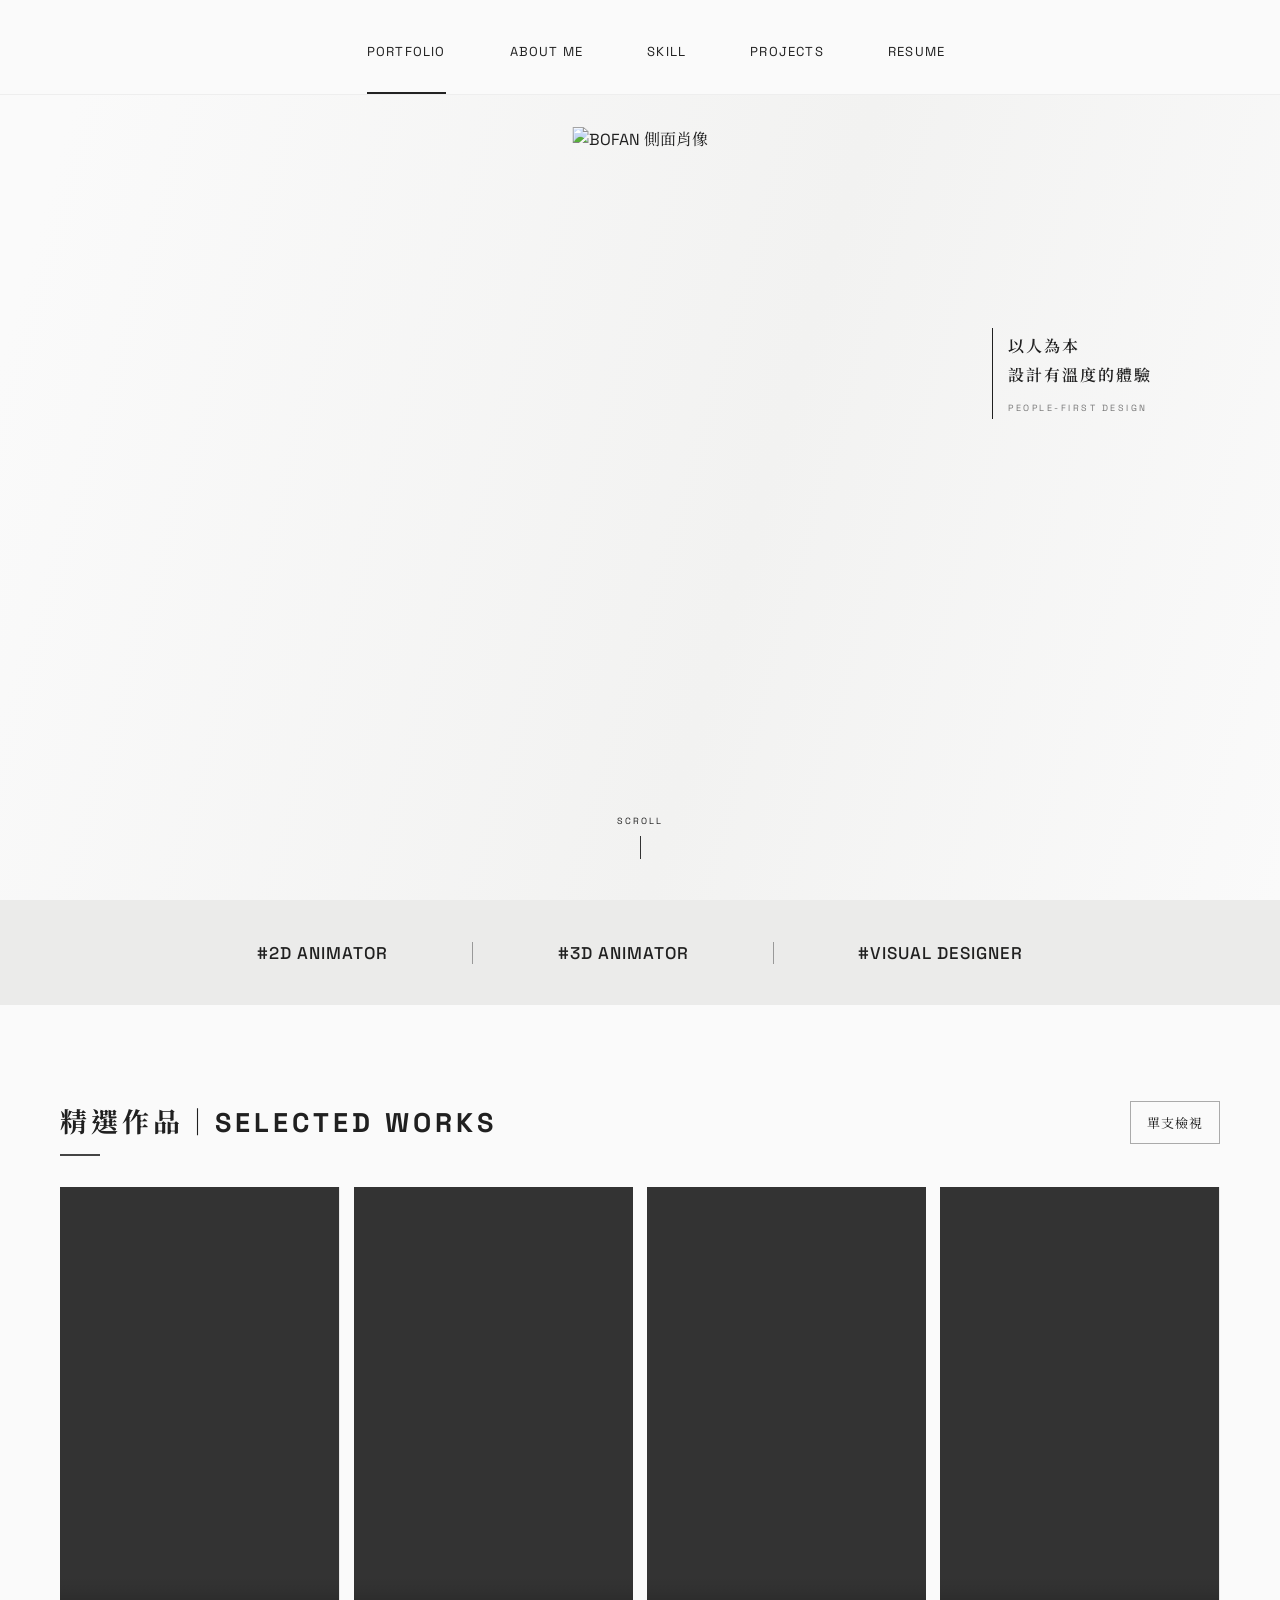
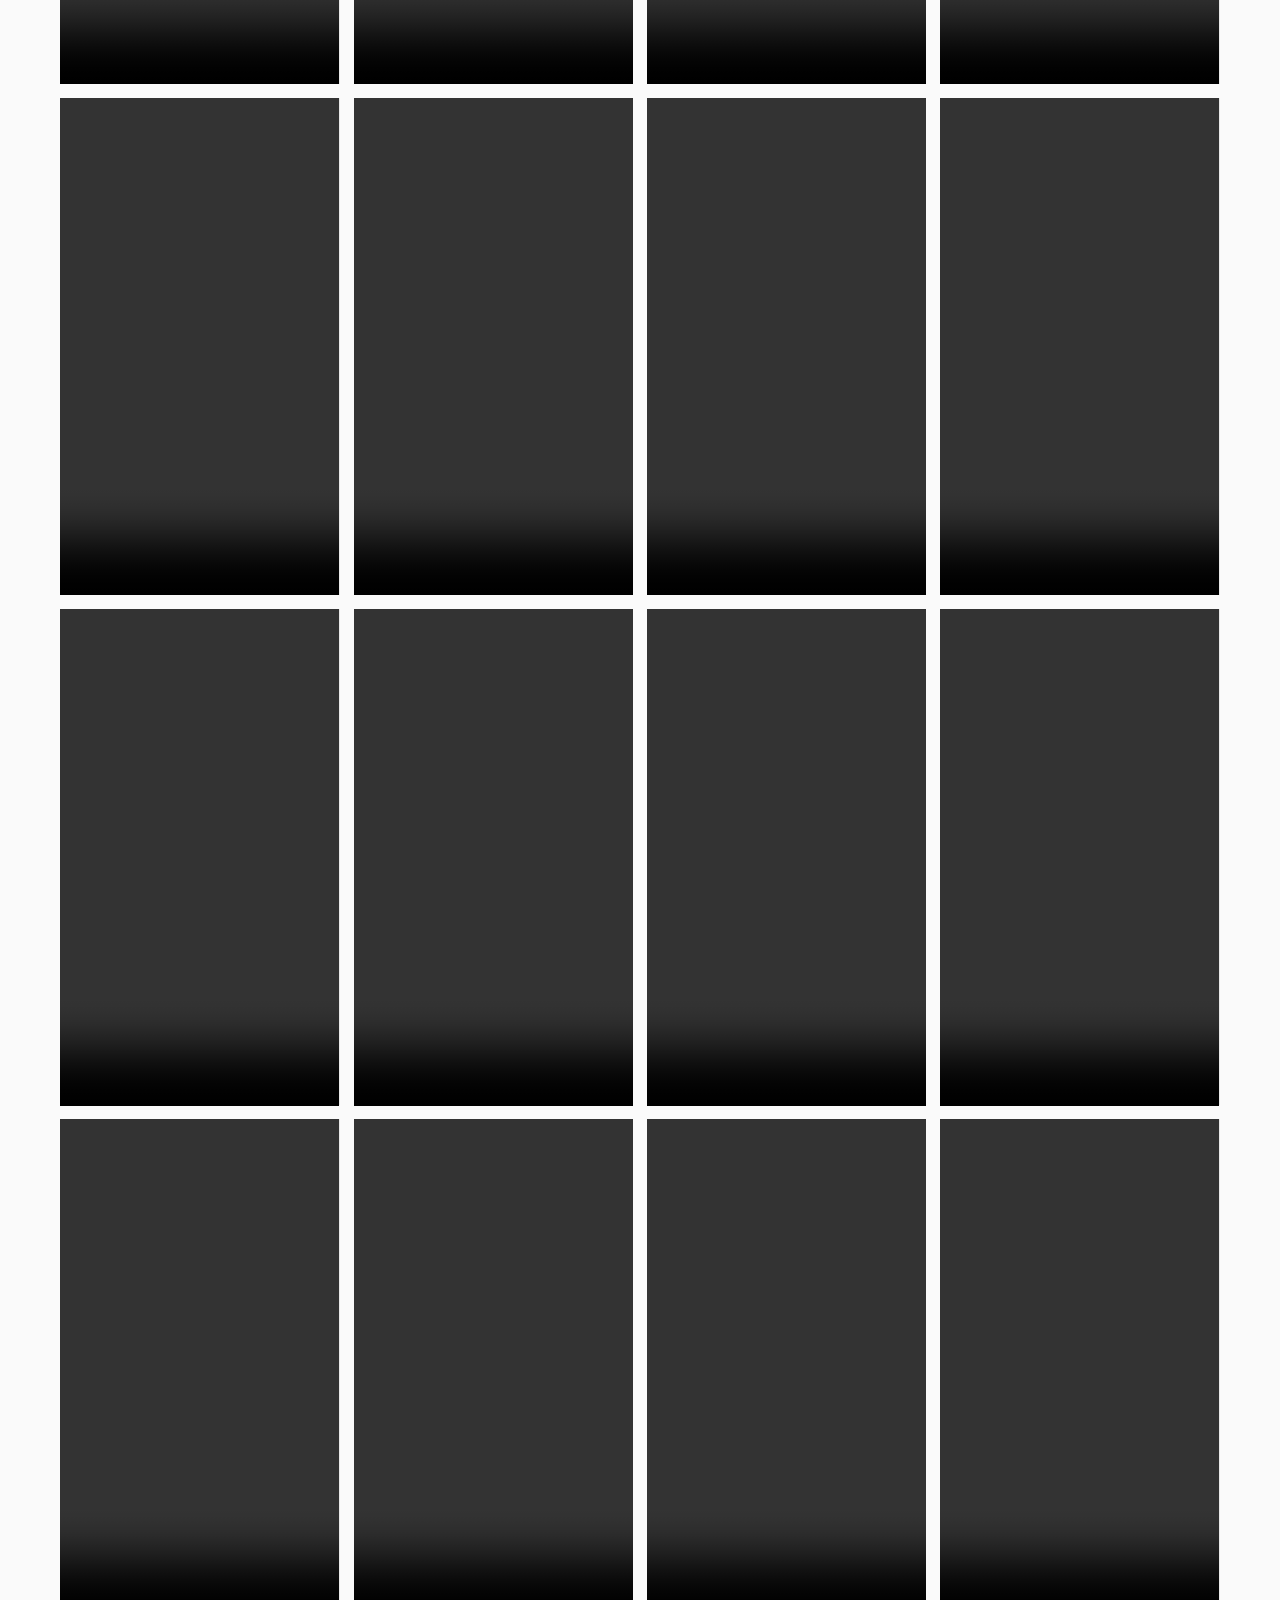
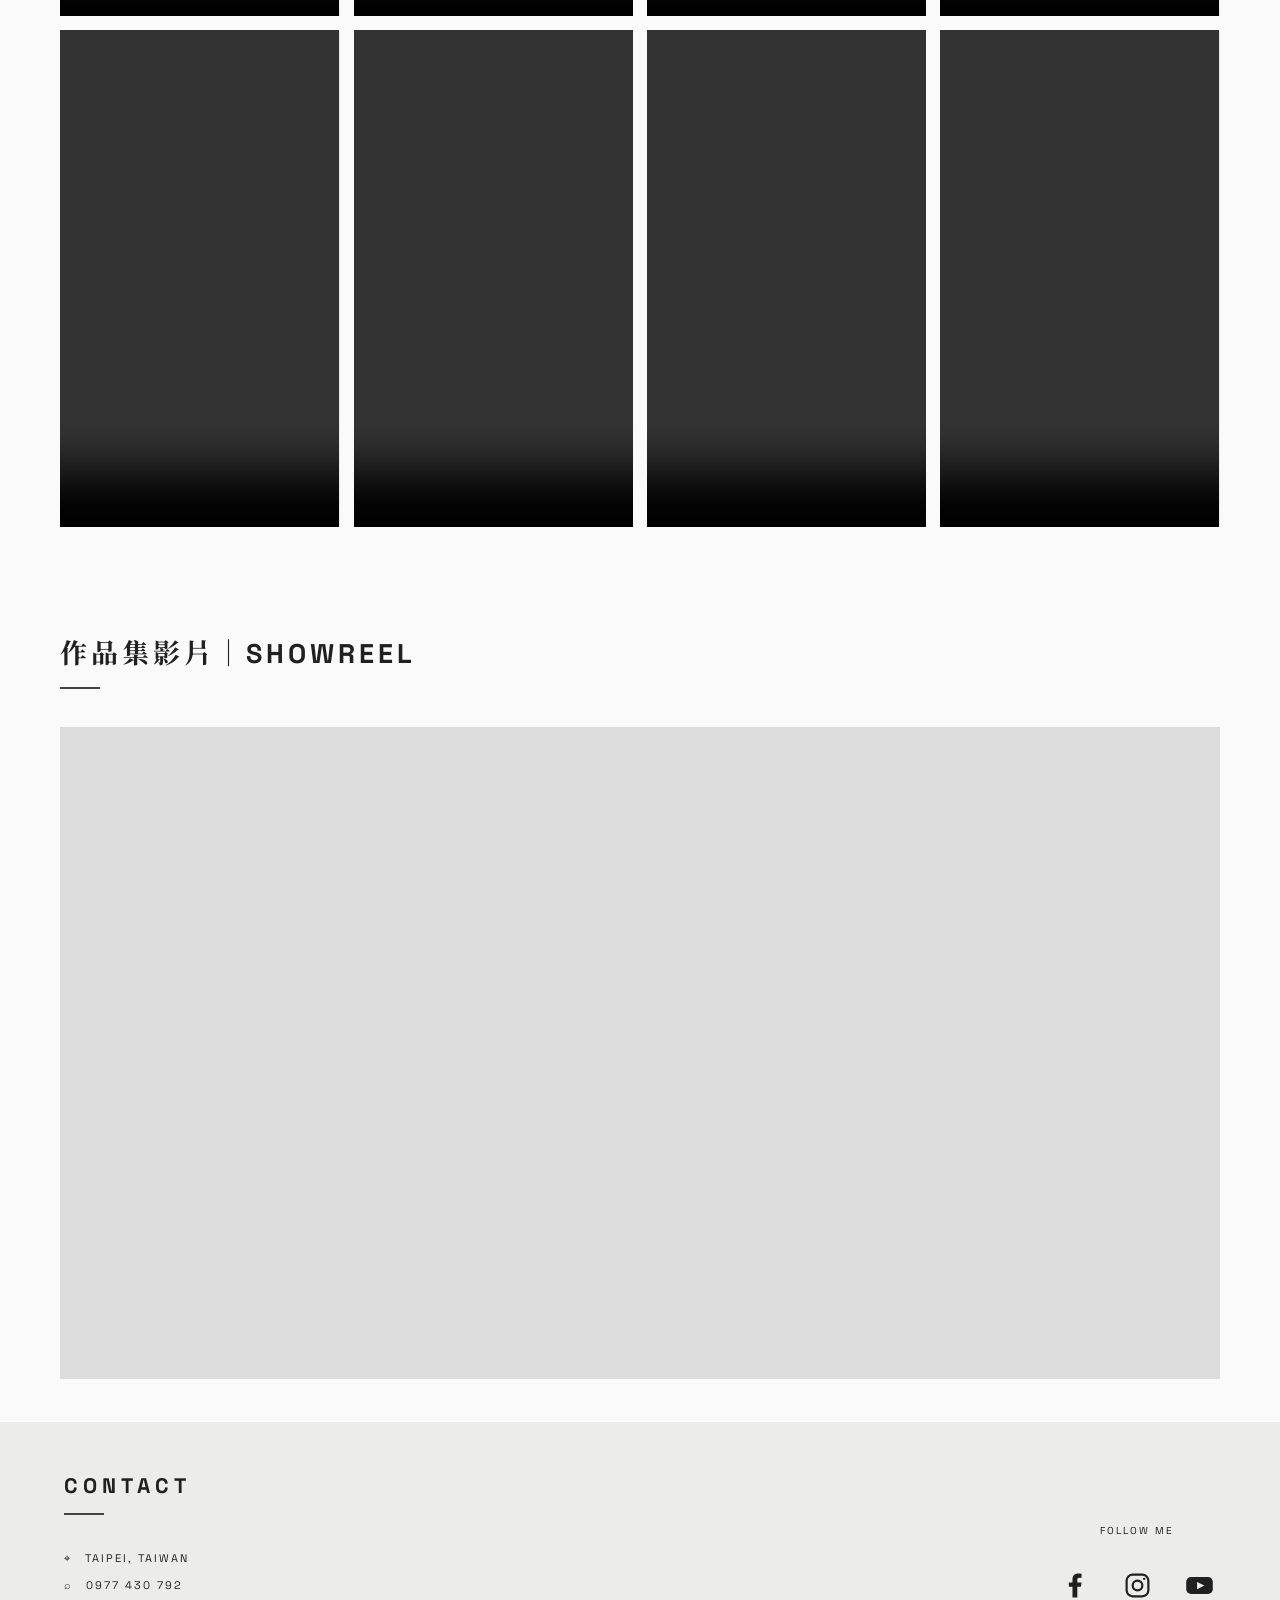
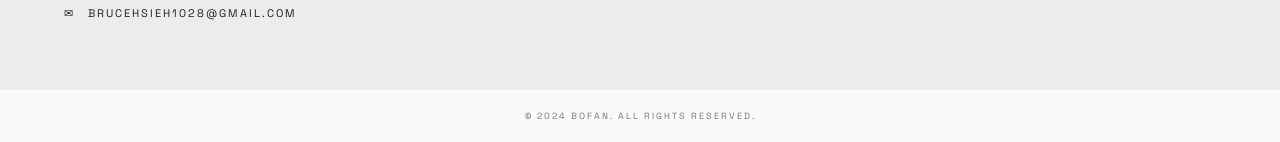
==== bofan-portfolio.html @ f27bd296 "Publish website 1 portfolio pages" ====
<!doctype html><html lang="zh-Hant"><head><link rel="icon" type="image/png" href="favicon.png"><meta charset="utf-8"><meta name="viewport" content="width=device-width,initial-scale=1"><title>BOFAN | Portfolio</title><style>
@import url('https://fonts.googleapis.com/css2?family=DM+Mono:wght@400;500&family=Noto+Serif+TC:wght@500;600&family=Space+Grotesk:wght@400;500;600&display=swap');
*{box-sizing:border-box}html{scroll-behavior:smooth}body{margin:0;background:#fafafa;color:#202020;font-family:'Space Grotesk','Noto Serif TC',sans-serif}.nav{height:95px;padding:0 4.2%;display:flex;align-items:center;justify-content:space-between;position:sticky;top:0;z-index:5;background:rgba(250,250,250,.96);border-bottom:1px solid #eee}.logo{display:flex;gap:8px;align-items:center;color:inherit;text-decoration:none}.logo-icon,.logo-word{background-image:url('assets/bofanlogob_工作區域 1.png');background-repeat:no-repeat}.logo-icon{width:36px;height:36px;background-size:82px;background-position:50% 37%;border-radius:50%}.logo-word{width:76px;height:32px;background-size:145px;background-position:50% 100%}.links{display:flex;gap:clamp(35px,5vw,85px);height:100%;align-items:center}.links a,.links span{height:100%;padding-top:43px;color:inherit;text-decoration:none;font-size:13px;letter-spacing:1.2px;border-bottom:2px solid transparent}.links .active{border-color:#222}.dots{font-size:24px;letter-spacing:-5px;transform:rotate(90deg)}.hero{height:795px;position:relative;overflow:hidden;display:flex;align-items:center;justify-content:center;background:linear-gradient(106deg,#fafafa 5%,#f2f2f1 58%,#fafafa)}.word{position:absolute;width:min(82vw,1200px);height:340px;background:url('assets/bofanlogob_工作區域 1.png') center bottom/1800px no-repeat;opacity:.075;transform:translateY(40px)}.portrait-real{position:relative;z-index:1;display:block;max-width:430px;width:31vw;max-height:645px;height:auto;object-fit:contain;filter:drop-shadow(0 35px 28px rgba(255,255,255,.92))}.hero-copy{position:absolute;right:14%;top:255px;font:600 16px/1.8 'Noto Serif TC';letter-spacing:2px}.hero-copy small{display:block;font:9px 'DM Mono';letter-spacing:2.5px;color:#777;margin-top:11px}.scroll{position:absolute;bottom:25px;font:9px 'DM Mono';letter-spacing:2px}.scroll:after{content:'';display:block;width:1px;height:23px;background:#333;margin:9px auto}.roles{height:105px;background:#ebebea;display:flex;align-items:center;justify-content:center;font:500 17px 'DM Mono';letter-spacing:1px}.roles span{padding:0 clamp(40px,6.6vw,115px);border-right:1px solid #999}.roles span:last-child{border:0}.works{padding:96px 4.7% 90px}.section-title{font-size:27px;letter-spacing:4px;margin:0 0 31px}.section-title:after,.contact h2:after{content:'';display:block;width:40px;height:2px;background:#444;margin-top:14px}.work-grid{display:grid;grid-template-columns:repeat(4,1fr);gap:14px}.work-grid video{display:block;width:100%;aspect-ratio:9/16;object-fit:cover;background:#e9e9e9;opacity:0;transform:translateY(18px);transition:.7s}.work-grid.visible video{opacity:1;transform:none}.work-grid.visible video:nth-child(2){transition-delay:.08s}.work-grid.visible video:nth-child(3){transition-delay:.16s}.work-grid.visible video:nth-child(4){transition-delay:.24s}.work-grid.visible video:nth-child(5){transition-delay:.32s}.work-grid.visible video:nth-child(6){transition-delay:.4s}.showreel{padding:18px 3.5% 78px}.showreel .section-title{margin-left:1.2%}.youtube{width:100%;aspect-ratio:16/9;border:0;display:block;background:#ddd}.contact{background:#ececea;padding:50px 5% 52px;display:flex;justify-content:space-between}.contact h2{margin:0 0 30px;font-size:21px;letter-spacing:5px}.contact p{font:11px/2.5 'DM Mono';letter-spacing:2px}.follow{align-self:center;text-align:center}.follow p{font-size:10px;letter-spacing:2px}.social{display:flex;gap:28px;margin-top:26px}.social a{width:34px;height:34px;display:grid;place-items:center;border:1.5px solid;border-radius:50%;font-weight:600;color:inherit;text-decoration:none}.copyright{text-align:center;padding:20px;font:9px 'DM Mono';letter-spacing:2px;color:#777}#top{position:fixed;right:25px;bottom:25px;z-index:8;width:47px;height:47px;border:0;border-radius:50%;background:#222;color:#fff;font-size:22px;opacity:0;pointer-events:none;transform:translateY(15px);transition:.25s}#top.show{opacity:1;pointer-events:auto;transform:none}@media(max-width:700px){.nav{height:67px;padding:0 18px}.logo-icon{width:28px;height:28px;background-size:64px}.logo-word{width:60px;height:28px;background-size:115px}.links{gap:19px}.links a,.links span{padding-top:28px;font-size:9px}.links span,.dots{display:none}.hero{height:570px}.portrait-real{width:58vw;max-width:none;max-height:500px}.word{height:220px;background-size:1000px}.hero-copy{top:95px;right:6%;font-size:12px}.roles{height:75px;font-size:10px}.roles span{padding:0 11px}.works{padding:60px 20px}.section-title{font-size:19px}.work-grid{gap:8px;grid-template-columns:repeat(2,1fr)}.showreel{padding:0 20px 55px}.youtube{aspect-ratio:16/9}.contact{display:block;padding:42px 25px}.follow{text-align:left;margin-top:35px}.social{gap:15px}.contact p{font-size:9px}}
</style><style>
.logo{width:142px;height:44px;background:url('assets/logo.png') center/contain no-repeat;display:block}.logo-icon,.logo-word{display:none}.word{width:min(88vw,1320px);height:400px;background-image:url('assets/bofan.png');background-size:contain;background-position:center;background-repeat:no-repeat;opacity:.23}.hero .reveal{opacity:0;transform:translateY(26px);transition:opacity .85s ease,transform .85s ease}.hero .reveal.visible{opacity:1;transform:translateY(0)}.hero .word.reveal{opacity:0}.hero .word.reveal.visible{opacity:.23}@media(max-width:700px){.logo{width:106px;height:34px}.word{height:235px}}
</style><style>
.works-heading{display:flex;justify-content:space-between;align-items:flex-start;gap:16px;margin-bottom:31px}.works-heading .section-title{margin:0}
.mode-toggle,.video-arrow{border:1px solid #aaa;background:#fafafa;color:#202020;cursor:pointer;transition:background .2s,color .2s}
.mode-toggle{padding:11px 16px;font:inherit;font-size:13px;white-space:nowrap;letter-spacing:1px}
.mode-toggle:hover,.video-arrow:hover{background:#202020;color:#fff}
.mode-toggle:focus-visible,.video-arrow:focus-visible{outline:2px solid #222;outline-offset:4px}
.single-controls[hidden]{display:none}
.single-controls{display:flex;justify-content:center;align-items:center;gap:18px;margin-top:20px;font:12px 'DM Mono',monospace}
.work-view{position:relative}
.work-view.is-single{padding:0 62px}
.work-grid.single{display:flex;justify-content:center}
.work-grid.single video{display:none;transition:none}
.work-grid.single video.is-current{display:block;opacity:1;transform:none;width:auto;max-width:100%;height:65vh;height:65svh;max-height:760px;object-fit:contain;background:#111;aspect-ratio:9/16}
.video-arrow{position:absolute;top:calc(50% - 22px);width:44px;height:44px;border-radius:50%;font-size:26px;display:grid;place-items:center}
.video-prev{left:0}.video-next{right:0}
@media(max-width:700px){.works-heading .section-title{font-size:16px;letter-spacing:1px}.mode-toggle{padding:9px;font-size:11px}.work-view.is-single{padding:0 38px}.video-arrow{width:32px;height:40px;font-size:22px}.work-grid.single video.is-current{height:auto;width:100%;max-height:65svh}}
@media(prefers-reduced-motion:reduce){.work-grid video{transition:none}}
</style><link rel="stylesheet" href="theme.css"><script src="theme.js"></script></head><body>
<nav class="nav"><a class="logo" href="bofan-portfolio.html" aria-label="BOFAN 首頁"><span class="logo-icon"></span><span class="logo-word"></span></a><div class="links"><a class="active" href="bofan-portfolio.html">PORTFOLIO</a><a href="bofan-about.html">ABOUT ME</a><a href="bofan-skill.html">SKILL</a><a href="bofan-projects.html">PROJECTS</a><a href="bofan-resume.html">RESUME</a></div><span class="nav-spacer" aria-hidden="true"></span></nav>
<main><section class="hero"><div class="word" aria-hidden="true"><div class="word-track"><span></span><span></span><span></span></div></div><img class="portrait-real reveal" src="assets/portrait-1.png" alt="BOFAN 側面肖像"><div class="hero-copy"><div class="hero-copy-mask"><div class="hero-copy-text">以人為本<br>設計有溫度的體驗<small>PEOPLE-FIRST DESIGN</small></div></div></div><div class="scroll">SCROLL</div></section><div class="roles"><span>#2D ANIMATOR</span><span>#3D ANIMATOR</span><span>#VISUAL DESIGNER</span></div><section class="works"><div class="works-heading"><h1 class="section-title">精選作品｜SELECTED WORKS</h1><button type="button" class="mode-toggle" id="view-toggle" aria-pressed="false" aria-controls="work-grid">單支檢視</button></div><div class="work-view" id="work-view"><div class="work-grid" id="work-grid">
<video controls muted autoplay loop playsinline aria-label="spey" src="assets/spey.mp4"></video>
<video controls muted autoplay loop playsinline aria-label="金門高粱" src="assets/金門高粱.mp4"></video>
<video controls muted autoplay loop playsinline aria-label="布萊迪中秋" src="assets/布萊迪中秋.mp4"></video>
<video controls muted autoplay loop playsinline aria-label="XR威士忌" src="assets/XR威士忌.mp4"></video>
<video controls muted autoplay loop playsinline aria-label="米其林" src="assets/米其林.mp4"></video>
<video controls muted autoplay loop playsinline aria-label="skoda" src="assets/skoda.mp4"></video>
<video controls muted autoplay loop playsinline aria-label="喜特麗" src="assets/喜特麗.mp4"></video>
<video controls muted autoplay loop playsinline aria-label="Alessi" src="assets/Alessi.mp4"></video>
<video controls muted autoplay loop playsinline aria-label="南聯skinlife" src="assets/南聯skinlife.mp4"></video>
<video controls muted autoplay loop playsinline aria-label="統一膠原飲" src="assets/統一膠原飲.mp4"></video>
<video controls muted autoplay loop playsinline aria-label="acnes" src="assets/acnes.mp4"></video>
<video controls muted autoplay loop playsinline aria-label="白蘭氏" src="assets/白蘭氏.mp4"></video>
<video controls muted autoplay loop playsinline aria-label="osim" src="assets/osim.mp4"></video>
<video controls muted autoplay loop playsinline aria-label="lalaport" src="assets/lalaport.mp4"></video>
<video controls muted autoplay loop playsinline aria-label="persil" src="assets/persil.mp4"></video>
<video controls muted autoplay loop playsinline aria-label="honor" src="assets/honor.mp4"></video>
<video controls muted autoplay loop playsinline aria-label="超異能快感" src="assets/超異能快感.mp4"></video>
<video controls muted autoplay loop playsinline aria-label="蜘蛛人轉變" src="assets/蜘蛛人轉變.mp4"></video>
<video controls muted autoplay loop playsinline aria-label="太空超人" src="assets/太空超人.mp4"></video>
<video controls muted autoplay loop playsinline aria-label="陰兒房" src="assets/陰兒房.mp4"></video>
</div><div class="single-controls" id="single-controls" hidden><button type="button" class="video-arrow video-prev" id="video-prev" aria-label="上一支動畫">‹</button><span id="video-count" role="status" aria-live="polite">1 / 20</span><button type="button" class="video-arrow video-next" id="video-next" aria-label="下一支動畫">›</button></div></div></section><section class="showreel"><h2 class="section-title">作品集影片｜SHOWREEL</h2><iframe class="youtube" src="https://www.youtube-nocookie.com/embed/A_lgwOJ9lEc?rel=0" title="作品集影片" allow="accelerometer; autoplay; clipboard-write; encrypted-media; gyroscope; picture-in-picture" allowfullscreen></iframe></section></main>
<footer class="contact"><div><h2>CONTACT</h2><p>⌖　TAIPEI, TAIWAN<br>⌕　0977 430 792<br>✉　BRUCEHSIEH1028@GMAIL.COM</p></div><div class="follow"><p>FOLLOW ME</p><div class="social"><a href="https://www.facebook.com/xie.bo.fan.2025/?locale=zh_TW" target="_blank" rel="noopener noreferrer" aria-label="Facebook"><svg viewBox="0 0 24 24" aria-hidden="true"><path fill="currentColor" d="M13.5 22v-9h3l.5-3.5h-3.5V7.2c0-1 .3-1.7 1.8-1.7H17V2.3c-.3 0-1.5-.2-2.8-.2-2.8 0-4.7 1.7-4.7 4.8v2.6H6.5V13h3v9z"/></svg></a><a href="https://www.instagram.com/xiebofan_1028/" target="_blank" rel="noopener noreferrer" aria-label="Instagram"><svg viewBox="0 0 24 24" fill="none" stroke="currentColor" stroke-width="1.8" aria-hidden="true"><rect x="3" y="3" width="18" height="18" rx="5"/><circle cx="12" cy="12" r="4"/><circle cx="17.5" cy="6.5" r="1" fill="currentColor" stroke="none"/></svg></a><a href="https://www.youtube.com/@BofanAnimation" target="_blank" rel="noopener noreferrer" aria-label="YouTube"><svg viewBox="0 0 24 24" aria-hidden="true"><rect x="1" y="5" width="22" height="14" rx="4" fill="currentColor"/><path d="m10 9 6 3-6 3z" fill="#ececea"/></svg></a></div></div></footer><div class="copyright">© 2024 BOFAN. ALL RIGHTS RESERVED.</div><button id="top">↑</button><script>const b=document.querySelector('#top'),g=document.querySelector('#work-grid'),reveal=document.querySelectorAll('.reveal');addEventListener('scroll',()=>b.classList.toggle('show',scrollY>500));b.onclick=()=>scrollTo({top:0,behavior:'smooth'});const observer=new IntersectionObserver(es=>es.forEach(x=>{if(x.isIntersecting){x.target.classList.add('visible');observer.unobserve(x.target)}}),{threshold:.1});reveal.forEach(x=>observer.observe(x));new IntersectionObserver(e=>e.forEach(x=>x.isIntersecting&&g.classList.add('visible')),{threshold:0}).observe(g);</script><script>
(() => {
  const grid = document.getElementById('work-grid');
  const videos = [...grid.querySelectorAll('video')];
  const toggle = document.getElementById('view-toggle');
  const view = document.getElementById('work-view');
  const controls = document.getElementById('single-controls');
  const count = document.getElementById('video-count');
  let single = false, current = 0;
  const previewButtons = [-1, 1].map(direction => {
    const button = document.createElement('button');
    button.type = 'button';
    button.className = 'side-preview ' + (direction < 0 ? 'preview-left' : 'preview-right');
    button.setAttribute('aria-label', direction < 0 ? '觀看上一支動畫' : '觀看下一支動畫');
    const preview = document.createElement('video');
    preview.muted = true;
    preview.playsInline = true;
    preview.preload = 'auto';
    preview.setAttribute('aria-hidden', 'true');
    preview.addEventListener('loadeddata', () => { preview.pause(); preview.currentTime = 0; });
    button.append(preview);
    button.addEventListener('click', () => show(current + direction));
    view.append(button);
    return { preview, direction };
  });
  const play = video => { const result = video.play(); if (result) result.catch(() => {}); };
  let transitioning = false;
  async function show(index) {
    if (transitioning) return;
    const changed = ((index + videos.length) % videos.length) !== current;
    const direction = index > current ? 1 : -1;
    const animate = changed && single && !matchMedia('(prefers-reduced-motion: reduce)').matches;
    const panels = [grid, ...previewButtons.map(({preview}) => preview.parentElement)];
    transitioning = true;
    toggle.disabled = true;
    if (animate) {
      await Promise.all(panels.map(panel => panel.animate([
        {transform:'translateX(0)', opacity: getComputedStyle(panel).opacity},
        {transform:'translateX(' + (-direction * 45) + 'px)', opacity:0}
      ], {duration:180, easing:'ease-in', fill:'forwards'}).finished));
    }
    current = (index + videos.length) % videos.length;
    videos.forEach((video, i) => {
      video.classList.toggle('is-current', i === current);
      if (i !== current) video.pause();
    });
    count.textContent = (current + 1) + ' / ' + videos.length;
    previewButtons.forEach(({preview, direction}) => {
      preview.pause();
      preview.src = videos[(current + direction + videos.length) % videos.length].src;
      preview.load();
    });
    // Restart the central video on every switch; side previews stay paused.
    videos[current].autoplay = true;
    videos[current].pause();
    videos[current].currentTime = 0;
    play(videos[current]);
    panels.forEach(panel => panel.getAnimations().forEach(animation => animation.cancel()));
    if (animate) {
      await Promise.all(panels.map(panel => panel.animate([
        {transform:'translateX(' + (direction * 45) + 'px)', opacity:0},
        {transform:'translateX(0)', opacity:getComputedStyle(panel).opacity}
      ], {duration:320, easing:'cubic-bezier(.22,1,.36,1)'}).finished));
    }
    transitioning = false;
    toggle.disabled = false;
  }
  toggle.addEventListener('click', () => {
    single = !single;
    grid.classList.toggle('single', single);
    grid.classList.add('visible');
    view.classList.toggle('is-single', single);
    controls.hidden = !single;
    toggle.setAttribute('aria-pressed', String(single));
    toggle.textContent = single ? '網格檢視' : '單支檢視';
    if (single) show(current);
    else videos.forEach(video => { video.autoplay = true; play(video); });
  });
  document.getElementById('video-prev').addEventListener('click', () => show(current - 1));
  document.getElementById('video-next').addEventListener('click', () => show(current + 1));
})();
</script><style>
.side-preview{display:none;border:0;padding:0;background:transparent;cursor:pointer}
.work-view.is-single{padding:0 27%;min-height:220px;overflow:hidden}
.work-grid.single{align-items:center;min-height:220px}
.work-grid.single video.is-current{width:100%;height:auto;max-height:none;aspect-ratio:auto;object-fit:cover;background:transparent}
.is-single .side-preview{display:flex;align-items:center;justify-content:center;position:absolute;top:0;bottom:40px;width:26%;opacity:.3;transition:opacity .25s;overflow:hidden}
.is-single .side-preview:hover,.is-single .side-preview:focus-visible{opacity:.55}
.preview-left{left:0}.preview-right{right:0}
.side-preview video{display:block;width:100%;height:auto;max-height:none;object-fit:cover;pointer-events:none;background:transparent}
.side-preview:focus-visible{outline:2px solid #777;outline-offset:5px}
.video-arrow{z-index:2;background:rgba(250,250,250,.9)}
.video-prev{left:0}.video-next{right:0}
@media(max-width:700px){
 .work-view.is-single{padding:0 23%}
 .is-single .side-preview{width:22%}
 .preview-left{left:0}.preview-right{right:0}
 .work-grid.single video.is-current{width:100%;height:auto;max-height:none}
 .video-arrow{top:auto;bottom:0;width:32px;height:32px}
 .video-prev{left:calc(50% - 90px)}.video-next{right:calc(50% - 90px)}
}
/* Keep the three-video viewer within the available screen height. */
.work-view.is-single{
 --viewer-height:min(68svh,680px);
 padding:0;
 min-height:0;
 display:grid;
 grid-template-columns:minmax(0,1fr) minmax(0,1.45fr) minmax(0,1fr);
 align-items:center;
 gap:0 clamp(8px,2vw,28px);
}
.is-single .work-grid.single{grid-column:2;grid-row:1;min-height:0;height:var(--viewer-height);width:100%}
.work-grid.single video.is-current{width:auto;height:auto;max-width:100%;max-height:var(--viewer-height);object-fit:contain;aspect-ratio:auto}
.is-single .side-preview{position:static;grid-row:1;width:100%;height:calc(var(--viewer-height) * .74);min-width:0}
.is-single .preview-left{grid-column:1}
.is-single .preview-right{grid-column:3}
.side-preview video{width:auto;height:auto;max-width:100%;max-height:100%;object-fit:contain}
.is-single .single-controls{grid-column:1 / -1;grid-row:2;margin-top:16px;min-height:32px}
.is-single .video-arrow{top:calc(var(--viewer-height) / 2 - 22px);bottom:auto}
@media(max-width:700px){
 .work-view.is-single{--viewer-height:min(62svh,500px);padding:0;grid-template-columns:minmax(0,1fr) minmax(0,1.7fr) minmax(0,1fr);gap:0 8px}
 .work-grid.single video.is-current{width:auto;height:auto;max-width:100%;max-height:var(--viewer-height)}
 .is-single .video-arrow{top:auto;bottom:0}
}
</style>
<style>
/* First screen and sequenced hero entrance. */
.hero{height:calc(100svh - 95px);min-height:0;padding:0;isolation:isolate}
.hero .portrait-real{position:absolute;bottom:0%;left:50%;width:auto;height:96%;max-height:none;max-width:58vw;object-fit:contain;translate:-50% 0;z-index:1}
.hero .portrait-real.reveal{transition:opacity 1.8s ease,transform 1.8s ease}
.hero .word{position:absolute;inset:22% 0 auto;width:100%;height:60%;opacity:.48;transform:none;overflow:hidden;z-index:0;pointer-events:none;background:none}
.word-track{display:flex;width:max-content;height:100%;animation:bofan-drift 36s linear infinite;will-change:transform}
.word-track span{display:block;flex:none;width:110vw;margin-right:-12vw;height:100%;background:url('assets/bofan.png') center/contain no-repeat}
@keyframes bofan-drift{from{transform:translateX(-98vw)}to{transform:translateX(0)}}
.hero .hero-copy{top:29%;right:10%;z-index:2;border-left:1px solid currentColor;padding:5px 0 5px 15px;opacity:0;transition:opacity .3s ease 1.8s}
.hero-copy-mask{overflow:hidden;clip-path:inset(0 100% 0 0);transition:clip-path 1s cubic-bezier(.22,1,.36,1) 1.9s}
.hero-copy-text{transform:translateX(-20px);transition:transform 1s cubic-bezier(.22,1,.36,1) 1.9s}
.hero.intro-ready .hero-copy{opacity:1}
.hero.intro-ready .hero-copy-mask{clip-path:inset(0)}
.hero.intro-ready .hero-copy-text{transform:translateX(0)}
.hero .scroll{bottom:4%;z-index:3;opacity:0;transform:translateY(10px);transition:opacity .7s ease 2.9s,transform .7s ease 2.9s}
.hero.intro-ready .scroll{opacity:1;transform:none}
@media(max-width:700px){
 .hero{height:calc(100svh - 67px)}
 .hero .portrait-real{height:84%;max-width:85vw;bottom:2%;left:45%}
 .hero .hero-copy{top:15%;right:5%;padding-left:10px;font-size:12px}
 .hero .word{top:28%;height:48%}
 .word-track span{width:140vw}
 @keyframes bofan-drift{from{transform:translateX(-128vw)}to{transform:translateX(0)}}
}
@media(prefers-reduced-motion:reduce){
 .word-track{animation:none;transform:translateX(-20vw)}
 .hero .portrait-real.reveal,.hero .hero-copy,.hero-copy-mask,.hero-copy-text,.hero .scroll{transition:none}
}
</style>
<script>
(() => {
 const hero = document.querySelector('.hero');
 const portrait = hero.querySelector('.portrait-real');
 const begin = () => {
   requestAnimationFrame(() => requestAnimationFrame(() => {
     portrait.classList.add('visible');
     hero.classList.add('intro-ready');
   }));
 };
 if (portrait.complete) begin();
 else { portrait.addEventListener('load', begin, {once:true}); portrait.addEventListener('error', begin, {once:true}); }
})();
</script>
</body></html>
---- theme.css ----
@import url('https://fonts.googleapis.com/css2?family=Noto+Serif+TC:wght@400;500;600;700&family=Space+Grotesk:wght@400;500;600;700&display=swap');
:root{color-scheme:light;--site-font:"Space Grotesk","Noto Serif TC","Microsoft JhengHei",sans-serif}
body,body *{font-family:var(--site-font)!important}
/* Phone layouts: separate hero rows and a single-column work viewer. */
@media(max-width:700px){
 body .hero{display:grid;grid-template-rows:110px minmax(0,1fr) 56px;justify-items:center;align-items:stretch;padding:18px 20px 0}
 body .hero .hero-copy{position:relative;grid-row:1;top:auto;right:auto;align-self:center;justify-self:center;margin:0;max-width:100%;font-size:12px}
 body .hero .portrait-real{position:relative;grid-row:2;left:auto;bottom:auto;translate:none;width:100%;height:100%;max-width:85vw;min-height:0;object-fit:contain;align-self:stretch}
 body .hero .scroll{position:relative;grid-row:3;bottom:auto;align-self:center}
 body .work-grid:not(.single){grid-template-columns:minmax(0,1fr);gap:20px}
 body .work-view.is-single{grid-template-columns:minmax(0,1fr);padding:0;gap:0}
 body .is-single .side-preview{display:none}
 body .is-single .work-grid.single{grid-column:1;grid-row:1}
 body .is-single .single-controls{grid-column:1;grid-row:2}
 body .about-hero .about-photo{display:none}
 body .about-hero{min-height:0;padding:48px 25px}
 body .about-hero .copy{width:100%}
 body .about-title-enter{animation-delay:0s}
 body .about-content-enter{animation-delay:.8s}
}
/* Showreel and sticky navigation share one viewport. */
.showreel{--nav-height:95px;height:calc(100svh - var(--nav-height));padding:18px 4.7% 24px;display:flex;flex-direction:column;align-items:center;gap:20px;scroll-margin-top:var(--nav-height)}
.showreel .section-title{align-self:stretch;flex:none;line-height:1.4;margin:0}
.showreel .youtube{flex:none;width:min(100%,calc((100svh - 213px) * 16 / 9));height:auto;aspect-ratio:16/9;margin:auto 0}
@media(max-width:700px){
 body .showreel{--nav-height:67px;height:auto;display:block;padding:16px 20px 40px}
 .showreel .section-title{font-size:clamp(14px,3.8vw,19px);letter-spacing:1px;margin:0 0 24px}
 .showreel .youtube{width:100%;height:auto;aspect-ratio:16/9;margin:0}
}
/* Compact Skill content while retaining shared navigation and footer sizing. */
main.skills{max-width:1260px;padding:65px 6.5% 65px}
.skills .page-title{font-size:clamp(28px,3.1vw,46px);margin-bottom:48px;font-weight:400}
.skills .page-title:after{width:40px;margin-top:26px}
.skills .skill-row{padding-bottom:42px;margin-bottom:42px}
.skills .skill-row:last-child{padding-bottom:0;margin-bottom:0}
.skills .skill-copy h2{font-size:clamp(23px,2.2vw,32px);font-weight:700}
.skills .english{font-size:16px}
.skills .english:after{margin:20px 0}
.skills .skill-copy ul{font-size:clamp(14px,1.15vw,17px);line-height:1.85}
.skills .skill-copy li{margin:6px 0}
@media(max-width:600px){
 main.skills{padding:36px 22px 44px}
 .skills .page-title{font-size:27px;margin-bottom:32px}
 .skills .skill-row{padding-bottom:28px;margin-bottom:28px;gap:20px}
 .skills .skill-copy h2{font-size:24px}
 .skills .skill-copy ul{font-size:14px}
}

/* Shared light-only navigation and footer. */
.nav-spacer{width:110px;flex-shrink:0}
.social a{border:0;border-radius:0}
.social svg{width:29px;height:29px;display:block}
.about-hero .copy p{font-size:18px;line-height:2}
.about-hero .copy .quote{font-size:19px!important}
.about-photo-enter{animation:page-enter 1s ease both}
.about-title-enter{animation:page-enter .8s ease 1s both}
.about-content-enter{animation:page-enter .8s ease 1.8s both}
.project-info .project-description{animation:page-enter .8s ease .15s both}
.project-info .project-link{animation:page-enter .8s ease .95s both}
.resume .personal{font-size:16px}
.resume .introduction,.resume .resume-main ul,.resume .job p{font-size:17px}
.resume .skill-meter{font-size:15px}
.resume .job time{font-size:.95em}
@keyframes page-enter{from{opacity:0;transform:translateY(20px)}to{opacity:1;transform:translateY(0)}}
@media(max-width:700px){
 .nav-spacer{display:none}.nav{gap:8px}.links{gap:12px}
 .about-hero .copy p{font-size:15px}
 .about-hero .copy .quote{font-size:16px!important}
}
@media(max-width:380px){.nav .logo{width:80px}.links{gap:8px}}
@media(prefers-reduced-motion:reduce){
 .about-photo-enter,.about-title-enter,.about-content-enter,
 .project-info .project-description,.project-info .project-link{animation:none}
}
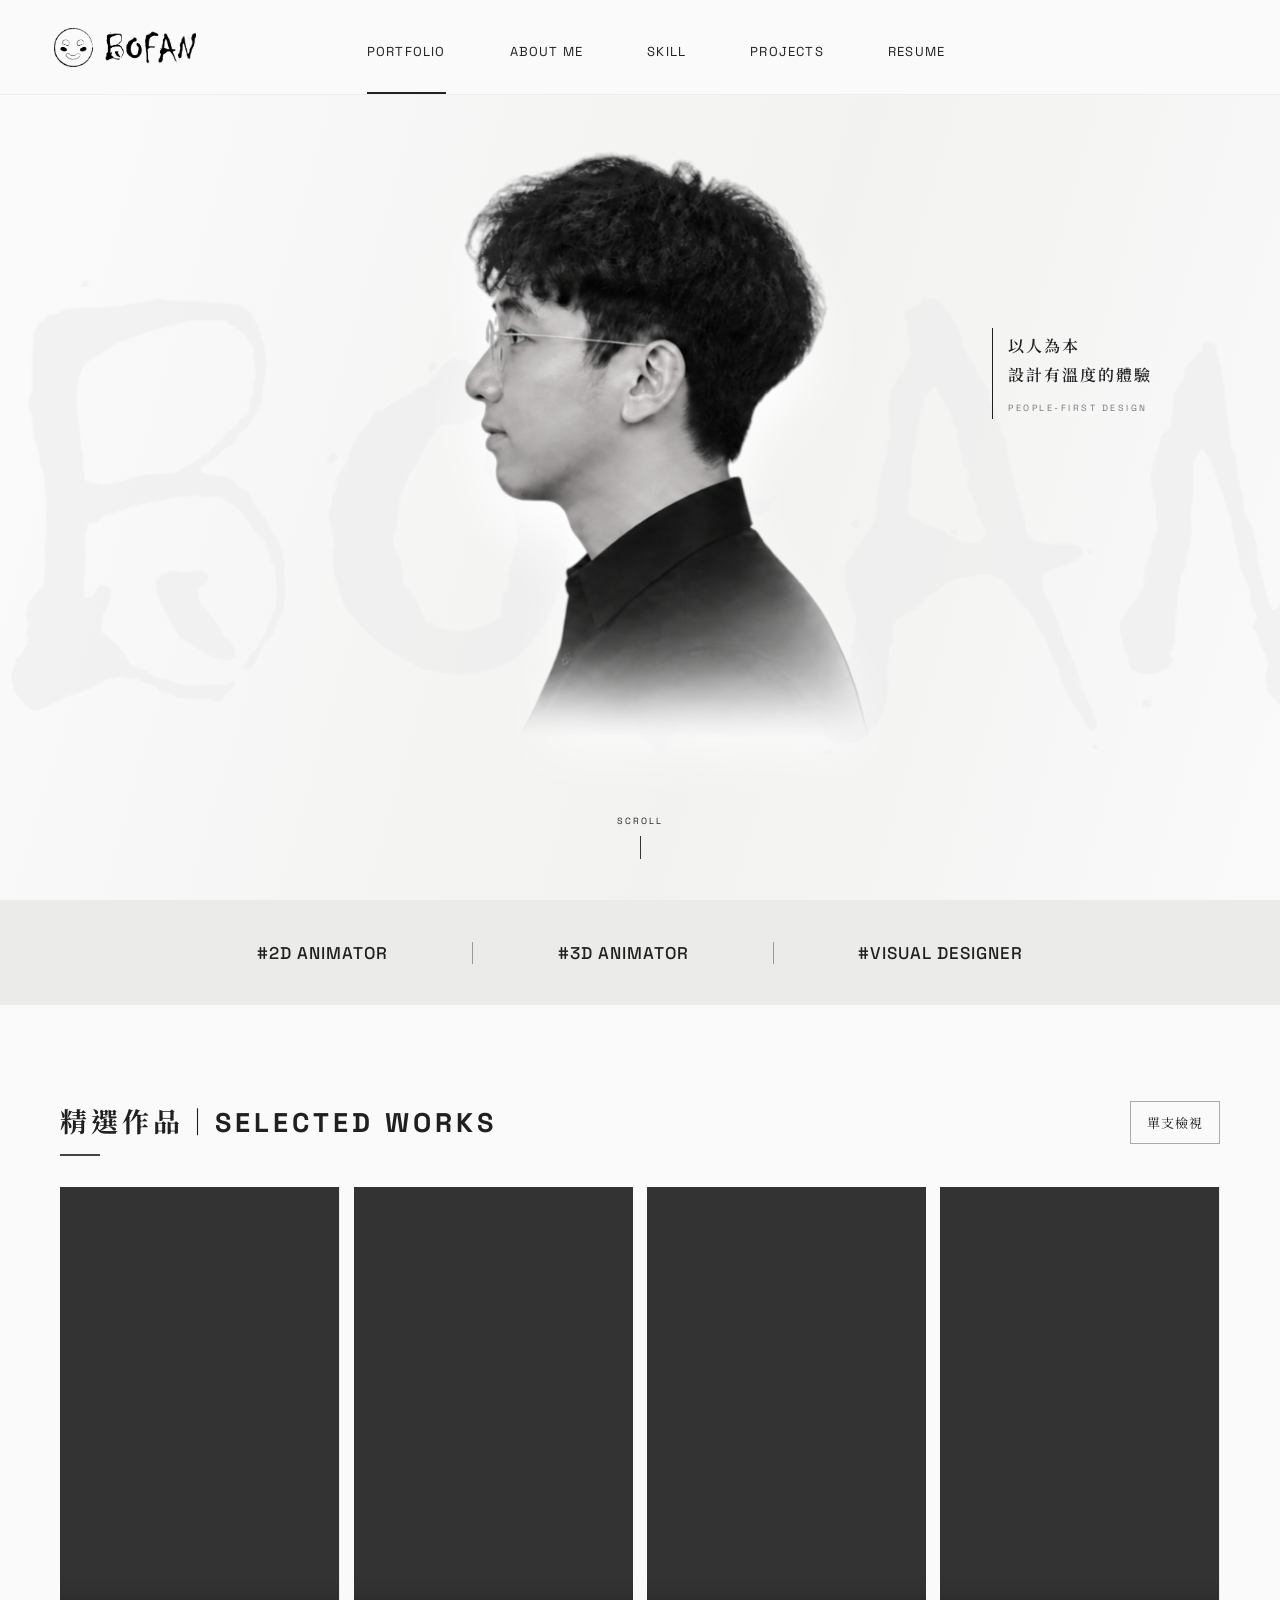
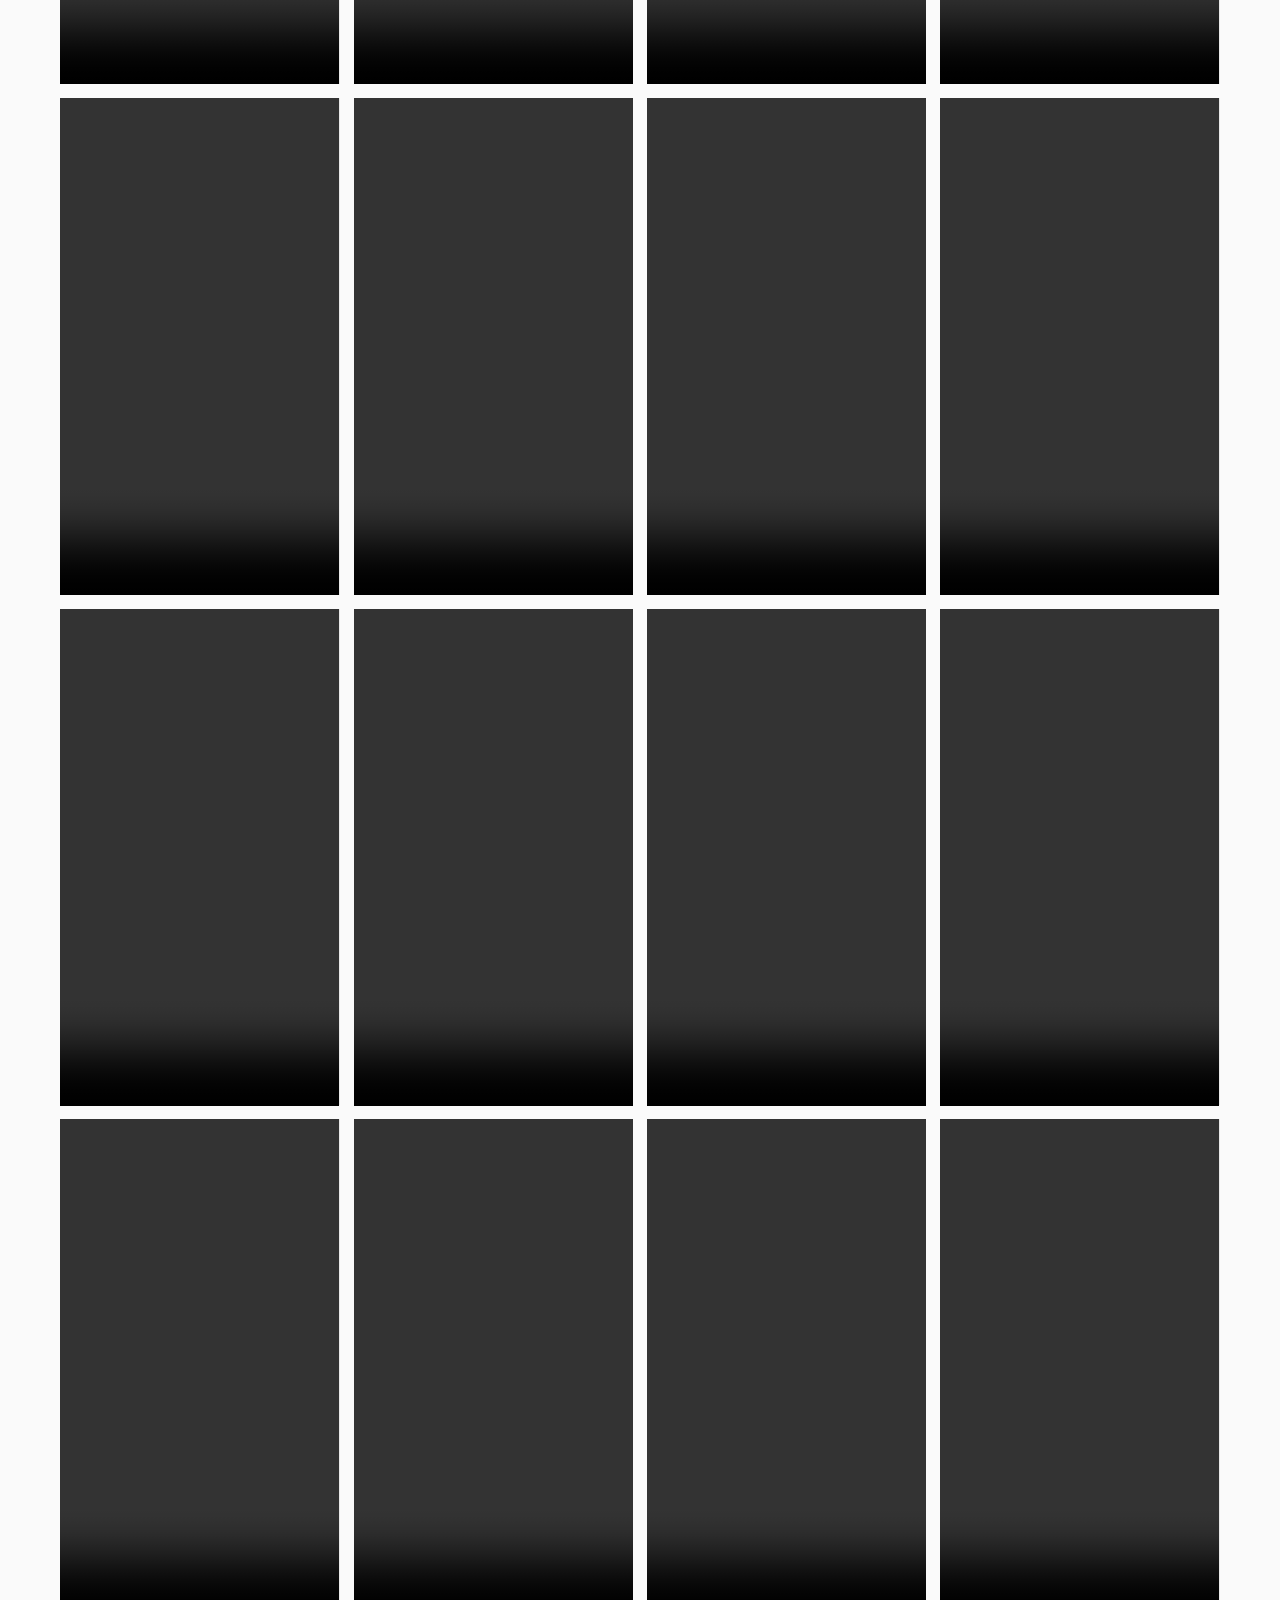
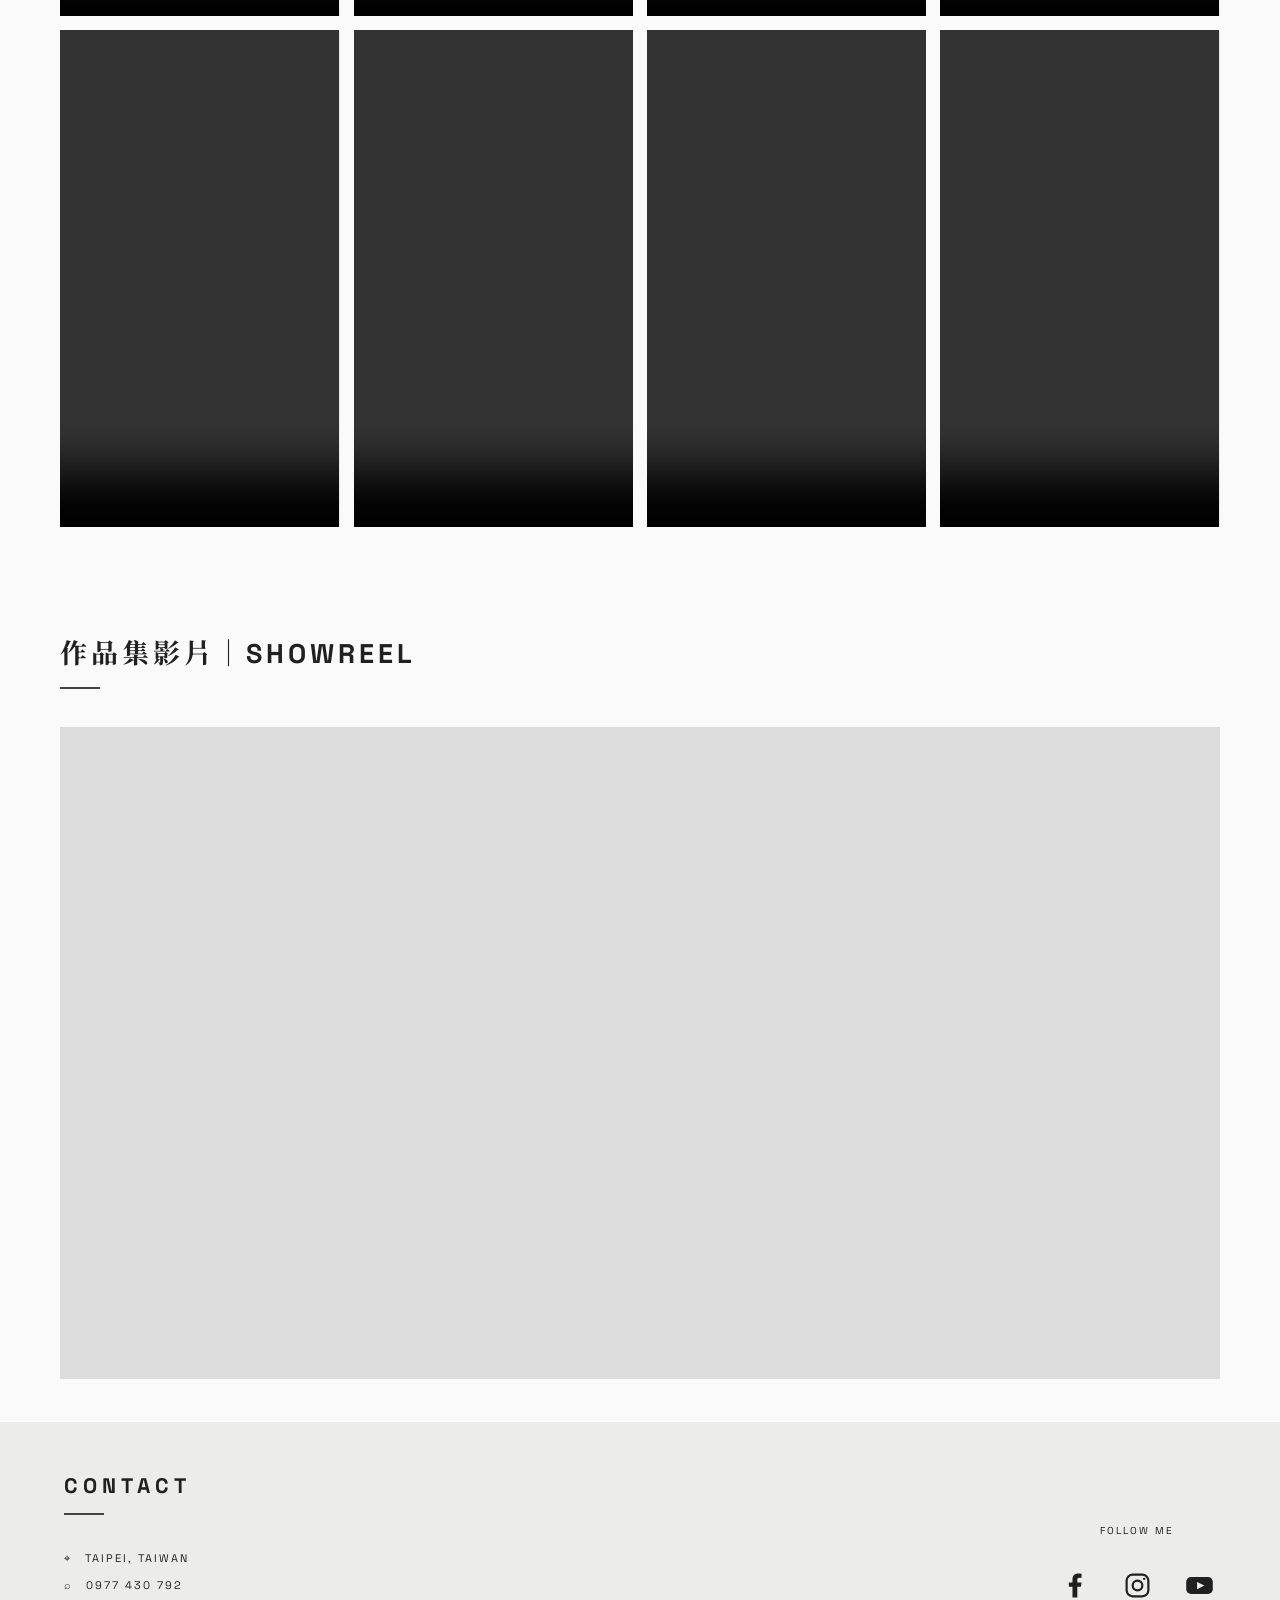
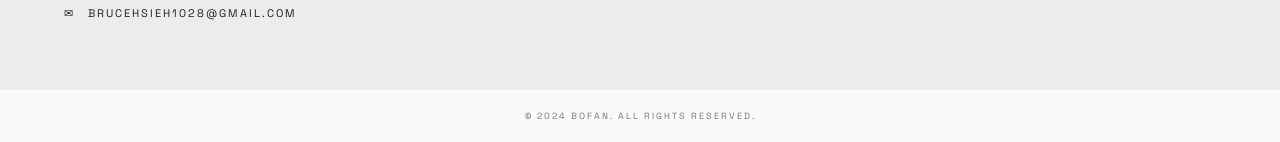
==== commit f7ebd18f: "Refresh stylesheet cache for responsive works layout" ====
--- a/bofan-portfolio.html
+++ b/bofan-portfolio.html
@@ -20,7 +20,7 @@
 .video-prev{left:0}.video-next{right:0}
 @media(max-width:700px){.works-heading .section-title{font-size:16px;letter-spacing:1px}.mode-toggle{padding:9px;font-size:11px}.work-view.is-single{padding:0 38px}.video-arrow{width:32px;height:40px;font-size:22px}.work-grid.single video.is-current{height:auto;width:100%;max-height:65svh}}
 @media(prefers-reduced-motion:reduce){.work-grid video{transition:none}}
-</style><link rel="stylesheet" href="theme.css"><script src="theme.js"></script></head><body>
+</style><link rel="stylesheet" href="theme.css?v=20260918-grid"><script src="theme.js"></script></head><body>
 <nav class="nav"><a class="logo" href="bofan-portfolio.html" aria-label="BOFAN 首頁"><span class="logo-icon"></span><span class="logo-word"></span></a><div class="links"><a class="active" href="bofan-portfolio.html">PORTFOLIO</a><a href="bofan-about.html">ABOUT ME</a><a href="bofan-skill.html">SKILL</a><a href="bofan-projects.html">PROJECTS</a><a href="bofan-resume.html">RESUME</a></div><span class="nav-spacer" aria-hidden="true"></span></nav>
 <main><section class="hero"><div class="word" aria-hidden="true"><div class="word-track"><span></span><span></span><span></span></div></div><img class="portrait-real reveal" src="assets/portrait-1.png" alt="BOFAN 側面肖像"><div class="hero-copy"><div class="hero-copy-mask"><div class="hero-copy-text">以人為本<br>設計有溫度的體驗<small>PEOPLE-FIRST DESIGN</small></div></div></div><div class="scroll">SCROLL</div></section><div class="roles"><span>#2D ANIMATOR</span><span>#3D ANIMATOR</span><span>#VISUAL DESIGNER</span></div><section class="works"><div class="works-heading"><h1 class="section-title">精選作品｜SELECTED WORKS</h1><button type="button" class="mode-toggle" id="view-toggle" aria-pressed="false" aria-controls="work-grid">單支檢視</button></div><div class="work-view" id="work-view"><div class="work-grid" id="work-grid">
 <video controls muted autoplay loop playsinline aria-label="spey" src="assets/spey.mp4"></video>
--- a/theme.css
+++ b/theme.css
@@ -1,6 +1,11 @@
 @import url('https://fonts.googleapis.com/css2?family=Noto+Serif+TC:wght@400;500;600;700&family=Space+Grotesk:wght@400;500;600;700&display=swap');
 :root{color-scheme:light;--site-font:"Space Grotesk","Noto Serif TC","Microsoft JhengHei",sans-serif}
 body,body *{font-family:var(--site-font)!important}
+/* Selected works: desktop 4 columns, tablet 2, phone 1. */
+body .work-grid:not(.single){grid-template-columns:repeat(4,minmax(0,1fr))}
+@media(max-width:1100px) and (min-width:701px){
+ body .work-grid:not(.single){grid-template-columns:repeat(2,minmax(0,1fr))}
+}
 /* Phone layouts: separate hero rows and a single-column work viewer. */
 @media(max-width:700px){
  body .hero{display:grid;grid-template-rows:110px minmax(0,1fr) 56px;justify-items:center;align-items:stretch;padding:18px 20px 0}
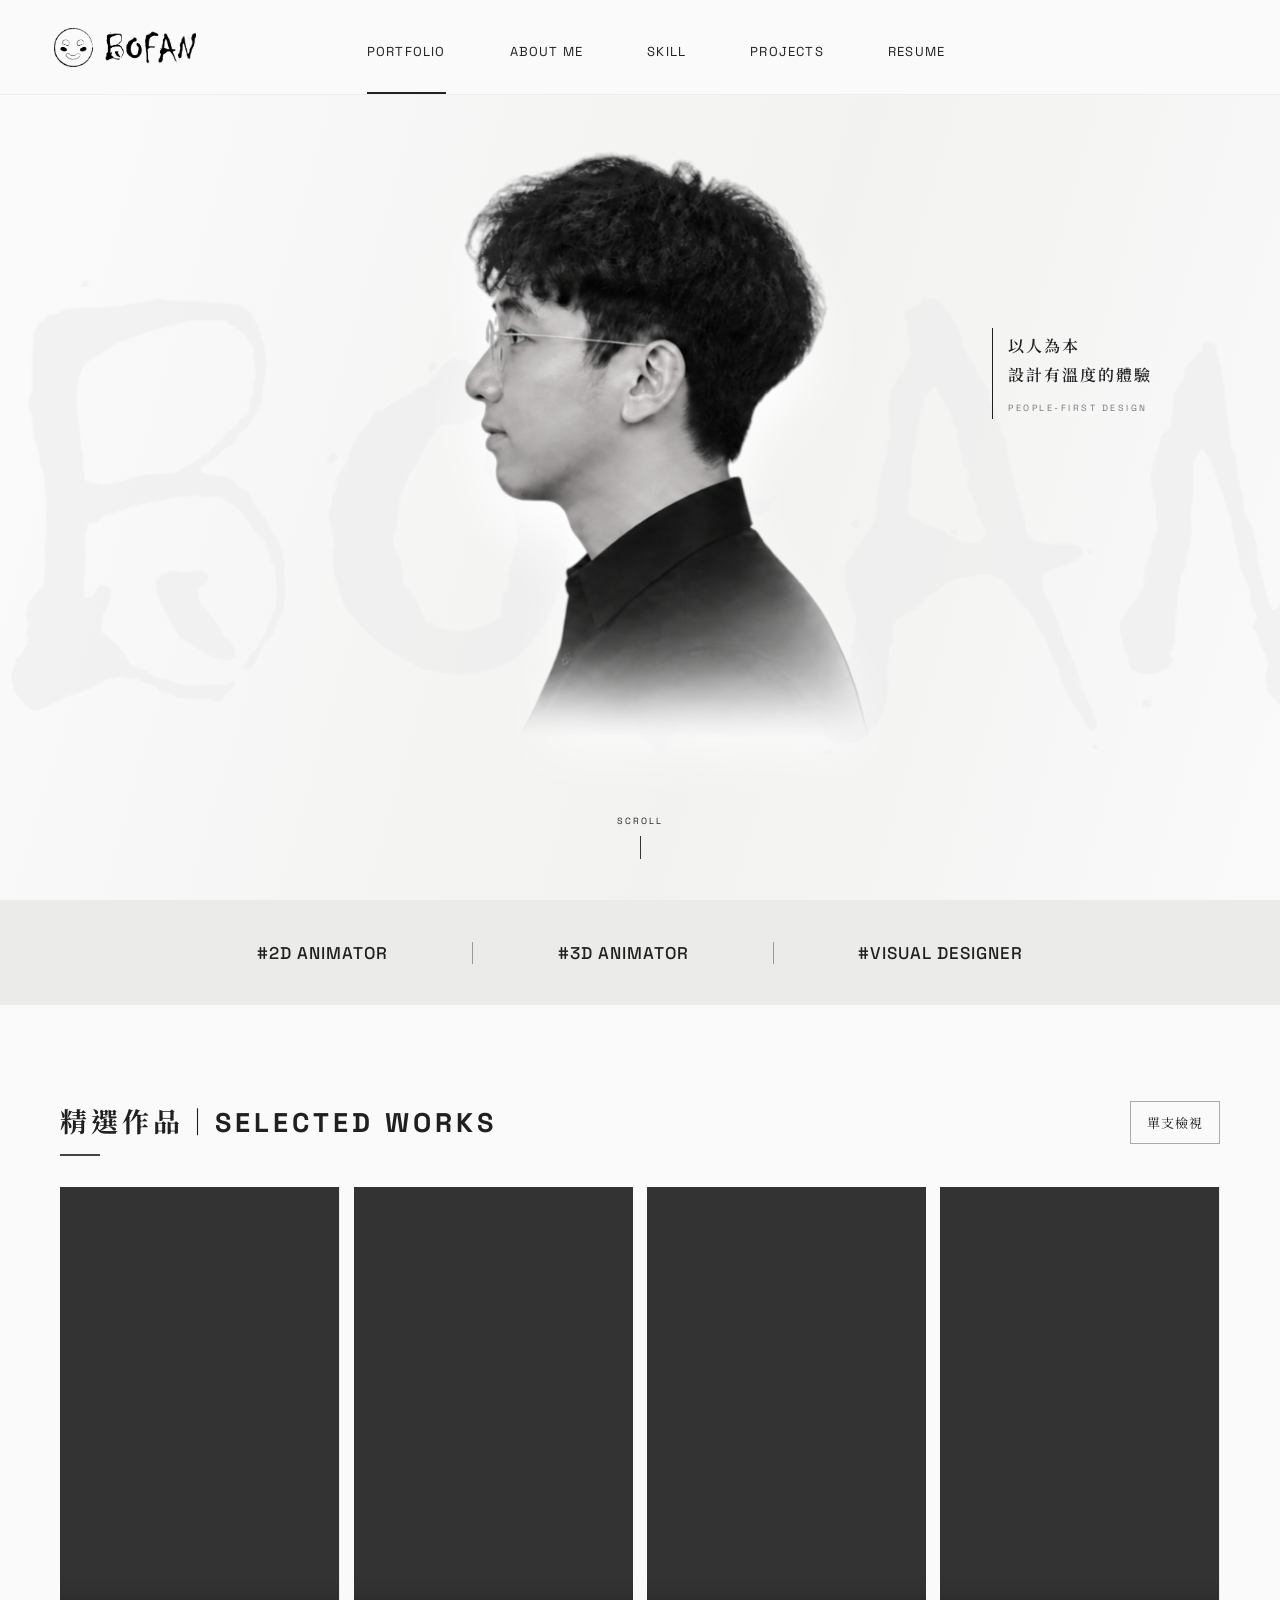
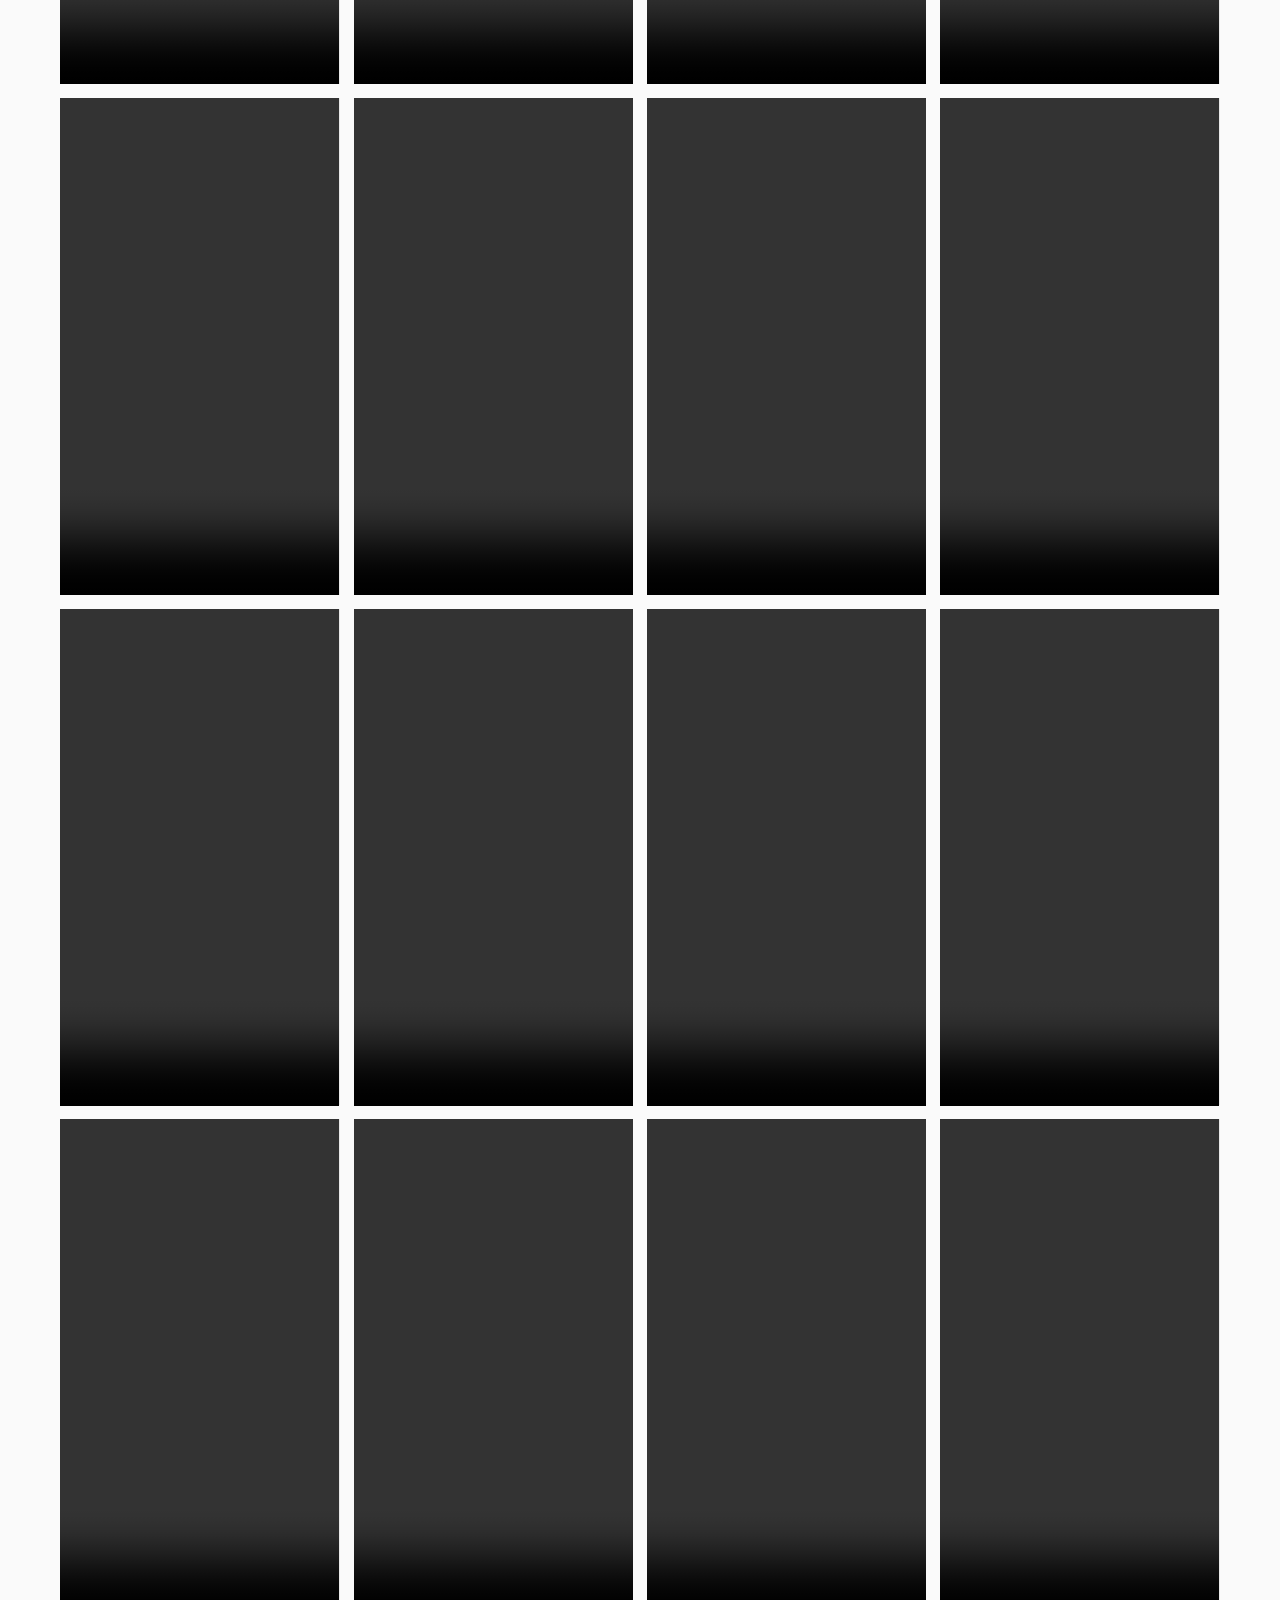
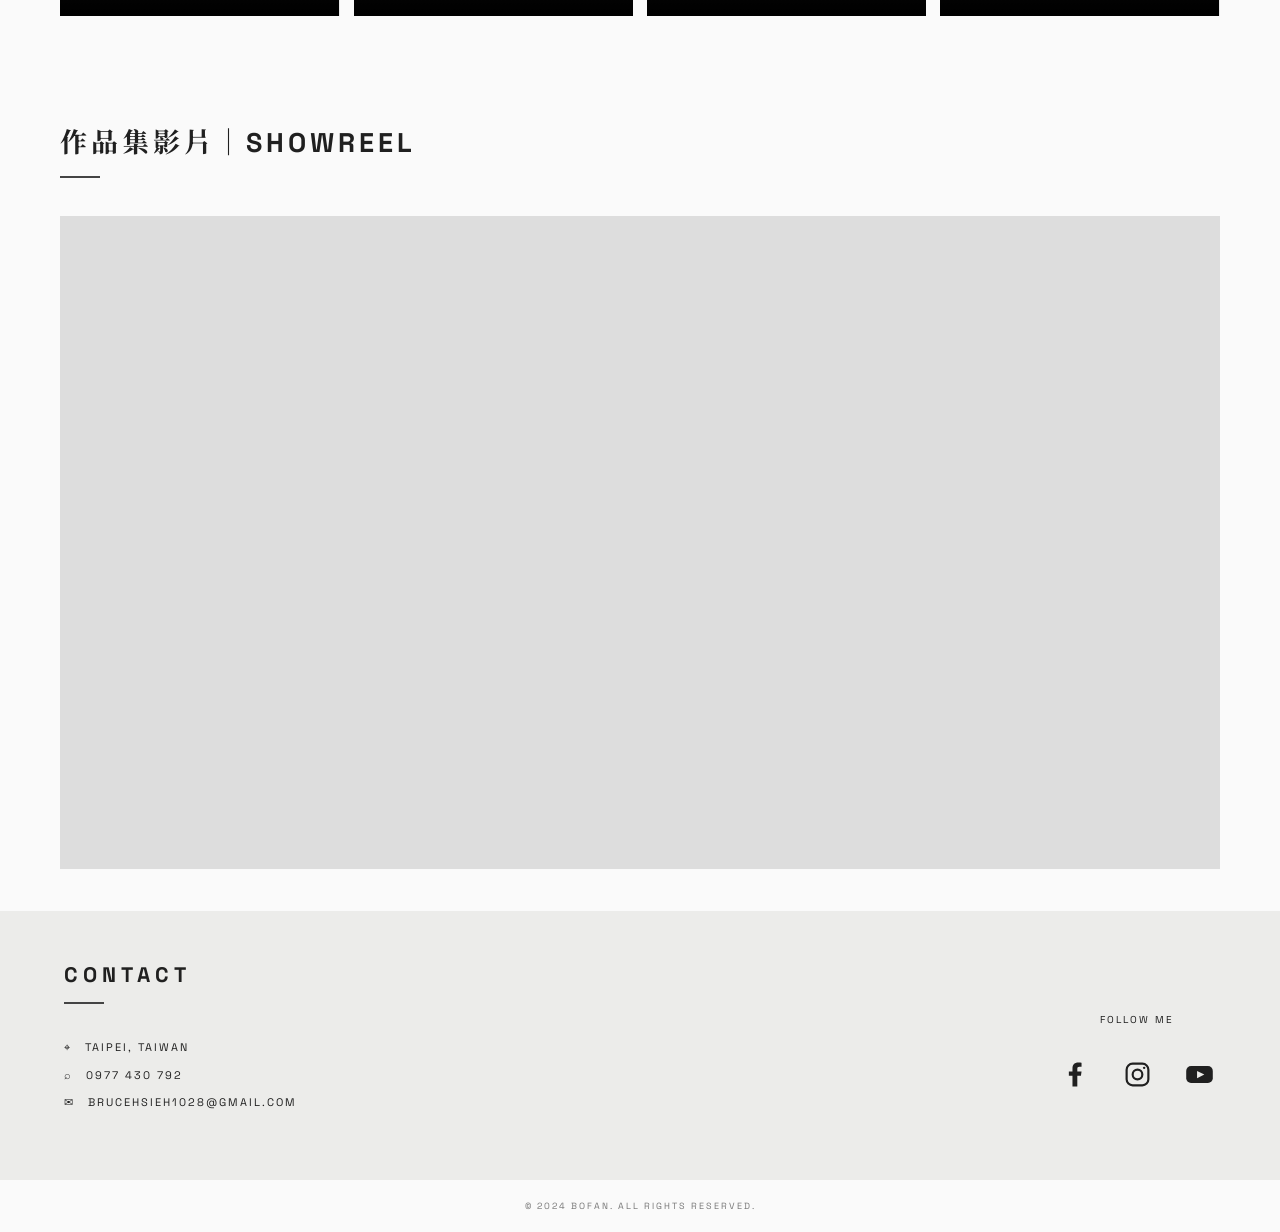
==== commit ae2e8217: "Remove XR, SkinLife, OSIM and Honor from selected works" ====
--- a/bofan-portfolio.html
+++ b/bofan-portfolio.html
@@ -20,30 +20,26 @@
 .video-prev{left:0}.video-next{right:0}
 @media(max-width:700px){.works-heading .section-title{font-size:16px;letter-spacing:1px}.mode-toggle{padding:9px;font-size:11px}.work-view.is-single{padding:0 38px}.video-arrow{width:32px;height:40px;font-size:22px}.work-grid.single video.is-current{height:auto;width:100%;max-height:65svh}}
 @media(prefers-reduced-motion:reduce){.work-grid video{transition:none}}
-</style><link rel="stylesheet" href="theme.css?v=20260918-grid"><script src="theme.js"></script></head><body>
+</style><link rel="stylesheet" href="theme.css?v=20260919-swipe"><script src="theme.js?v=20260919-swipe"></script></head><body>
 <nav class="nav"><a class="logo" href="bofan-portfolio.html" aria-label="BOFAN 首頁"><span class="logo-icon"></span><span class="logo-word"></span></a><div class="links"><a class="active" href="bofan-portfolio.html">PORTFOLIO</a><a href="bofan-about.html">ABOUT ME</a><a href="bofan-skill.html">SKILL</a><a href="bofan-projects.html">PROJECTS</a><a href="bofan-resume.html">RESUME</a></div><span class="nav-spacer" aria-hidden="true"></span></nav>
 <main><section class="hero"><div class="word" aria-hidden="true"><div class="word-track"><span></span><span></span><span></span></div></div><img class="portrait-real reveal" src="assets/portrait-1.png" alt="BOFAN 側面肖像"><div class="hero-copy"><div class="hero-copy-mask"><div class="hero-copy-text">以人為本<br>設計有溫度的體驗<small>PEOPLE-FIRST DESIGN</small></div></div></div><div class="scroll">SCROLL</div></section><div class="roles"><span>#2D ANIMATOR</span><span>#3D ANIMATOR</span><span>#VISUAL DESIGNER</span></div><section class="works"><div class="works-heading"><h1 class="section-title">精選作品｜SELECTED WORKS</h1><button type="button" class="mode-toggle" id="view-toggle" aria-pressed="false" aria-controls="work-grid">單支檢視</button></div><div class="work-view" id="work-view"><div class="work-grid" id="work-grid">
 <video controls muted autoplay loop playsinline aria-label="spey" src="assets/spey.mp4"></video>
 <video controls muted autoplay loop playsinline aria-label="金門高粱" src="assets/金門高粱.mp4"></video>
 <video controls muted autoplay loop playsinline aria-label="布萊迪中秋" src="assets/布萊迪中秋.mp4"></video>
-<video controls muted autoplay loop playsinline aria-label="XR威士忌" src="assets/XR威士忌.mp4"></video>
 <video controls muted autoplay loop playsinline aria-label="米其林" src="assets/米其林.mp4"></video>
 <video controls muted autoplay loop playsinline aria-label="skoda" src="assets/skoda.mp4"></video>
 <video controls muted autoplay loop playsinline aria-label="喜特麗" src="assets/喜特麗.mp4"></video>
 <video controls muted autoplay loop playsinline aria-label="Alessi" src="assets/Alessi.mp4"></video>
-<video controls muted autoplay loop playsinline aria-label="南聯skinlife" src="assets/南聯skinlife.mp4"></video>
 <video controls muted autoplay loop playsinline aria-label="統一膠原飲" src="assets/統一膠原飲.mp4"></video>
 <video controls muted autoplay loop playsinline aria-label="acnes" src="assets/acnes.mp4"></video>
 <video controls muted autoplay loop playsinline aria-label="白蘭氏" src="assets/白蘭氏.mp4"></video>
-<video controls muted autoplay loop playsinline aria-label="osim" src="assets/osim.mp4"></video>
 <video controls muted autoplay loop playsinline aria-label="lalaport" src="assets/lalaport.mp4"></video>
 <video controls muted autoplay loop playsinline aria-label="persil" src="assets/persil.mp4"></video>
-<video controls muted autoplay loop playsinline aria-label="honor" src="assets/honor.mp4"></video>
 <video controls muted autoplay loop playsinline aria-label="超異能快感" src="assets/超異能快感.mp4"></video>
 <video controls muted autoplay loop playsinline aria-label="蜘蛛人轉變" src="assets/蜘蛛人轉變.mp4"></video>
 <video controls muted autoplay loop playsinline aria-label="太空超人" src="assets/太空超人.mp4"></video>
 <video controls muted autoplay loop playsinline aria-label="陰兒房" src="assets/陰兒房.mp4"></video>
-</div><div class="single-controls" id="single-controls" hidden><button type="button" class="video-arrow video-prev" id="video-prev" aria-label="上一支動畫">‹</button><span id="video-count" role="status" aria-live="polite">1 / 20</span><button type="button" class="video-arrow video-next" id="video-next" aria-label="下一支動畫">›</button></div></div></section><section class="showreel"><h2 class="section-title">作品集影片｜SHOWREEL</h2><iframe class="youtube" src="https://www.youtube-nocookie.com/embed/A_lgwOJ9lEc?rel=0" title="作品集影片" allow="accelerometer; autoplay; clipboard-write; encrypted-media; gyroscope; picture-in-picture" allowfullscreen></iframe></section></main>
+</div><div class="single-controls" id="single-controls" hidden><button type="button" class="video-arrow video-prev" id="video-prev" aria-label="上一支動畫">‹</button><span id="video-count" role="status" aria-live="polite">1 / 16</span><button type="button" class="video-arrow video-next" id="video-next" aria-label="下一支動畫">›</button></div></div></section><section class="showreel"><h2 class="section-title">作品集影片｜SHOWREEL</h2><iframe class="youtube" src="https://www.youtube-nocookie.com/embed/A_lgwOJ9lEc?rel=0" title="作品集影片" allow="accelerometer; autoplay; clipboard-write; encrypted-media; gyroscope; picture-in-picture" allowfullscreen></iframe></section></main>
 <footer class="contact"><div><h2>CONTACT</h2><p>⌖　TAIPEI, TAIWAN<br>⌕　0977 430 792<br>✉　BRUCEHSIEH1028@GMAIL.COM</p></div><div class="follow"><p>FOLLOW ME</p><div class="social"><a href="https://www.facebook.com/xie.bo.fan.2025/?locale=zh_TW" target="_blank" rel="noopener noreferrer" aria-label="Facebook"><svg viewBox="0 0 24 24" aria-hidden="true"><path fill="currentColor" d="M13.5 22v-9h3l.5-3.5h-3.5V7.2c0-1 .3-1.7 1.8-1.7H17V2.3c-.3 0-1.5-.2-2.8-.2-2.8 0-4.7 1.7-4.7 4.8v2.6H6.5V13h3v9z"/></svg></a><a href="https://www.instagram.com/xiebofan_1028/" target="_blank" rel="noopener noreferrer" aria-label="Instagram"><svg viewBox="0 0 24 24" fill="none" stroke="currentColor" stroke-width="1.8" aria-hidden="true"><rect x="3" y="3" width="18" height="18" rx="5"/><circle cx="12" cy="12" r="4"/><circle cx="17.5" cy="6.5" r="1" fill="currentColor" stroke="none"/></svg></a><a href="https://www.youtube.com/@BofanAnimation" target="_blank" rel="noopener noreferrer" aria-label="YouTube"><svg viewBox="0 0 24 24" aria-hidden="true"><rect x="1" y="5" width="22" height="14" rx="4" fill="currentColor"/><path d="m10 9 6 3-6 3z" fill="#ececea"/></svg></a></div></div></footer><div class="copyright">© 2024 BOFAN. ALL RIGHTS RESERVED.</div><button id="top">↑</button><script>const b=document.querySelector('#top'),g=document.querySelector('#work-grid'),reveal=document.querySelectorAll('.reveal');addEventListener('scroll',()=>b.classList.toggle('show',scrollY>500));b.onclick=()=>scrollTo({top:0,behavior:'smooth'});const observer=new IntersectionObserver(es=>es.forEach(x=>{if(x.isIntersecting){x.target.classList.add('visible');observer.unobserve(x.target)}}),{threshold:.1});reveal.forEach(x=>observer.observe(x));new IntersectionObserver(e=>e.forEach(x=>x.isIntersecting&&g.classList.add('visible')),{threshold:0}).observe(g);</script><script>
 (() => {
   const grid = document.getElementById('work-grid');
--- a/theme.css
+++ b/theme.css
@@ -1,6 +1,8 @@
 @import url('https://fonts.googleapis.com/css2?family=Noto+Serif+TC:wght@400;500;600;700&family=Space+Grotesk:wght@400;500;600;700&display=swap');
 :root{color-scheme:light;--site-font:"Space Grotesk","Noto Serif TC","Microsoft JhengHei",sans-serif}
 body,body *{font-family:var(--site-font)!important}
+.work-view.is-single,.project-stage{touch-action:pan-y pinch-zoom;cursor:grab;user-select:none;-webkit-user-select:none}
+.work-view.is-single.is-dragging,.project-stage.is-dragging{cursor:grabbing}
 /* Selected works: desktop 4 columns, tablet 2, phone 1. */
 body .work-grid:not(.single){grid-template-columns:repeat(4,minmax(0,1fr))}
 @media(max-width:1100px) and (min-width:701px){
